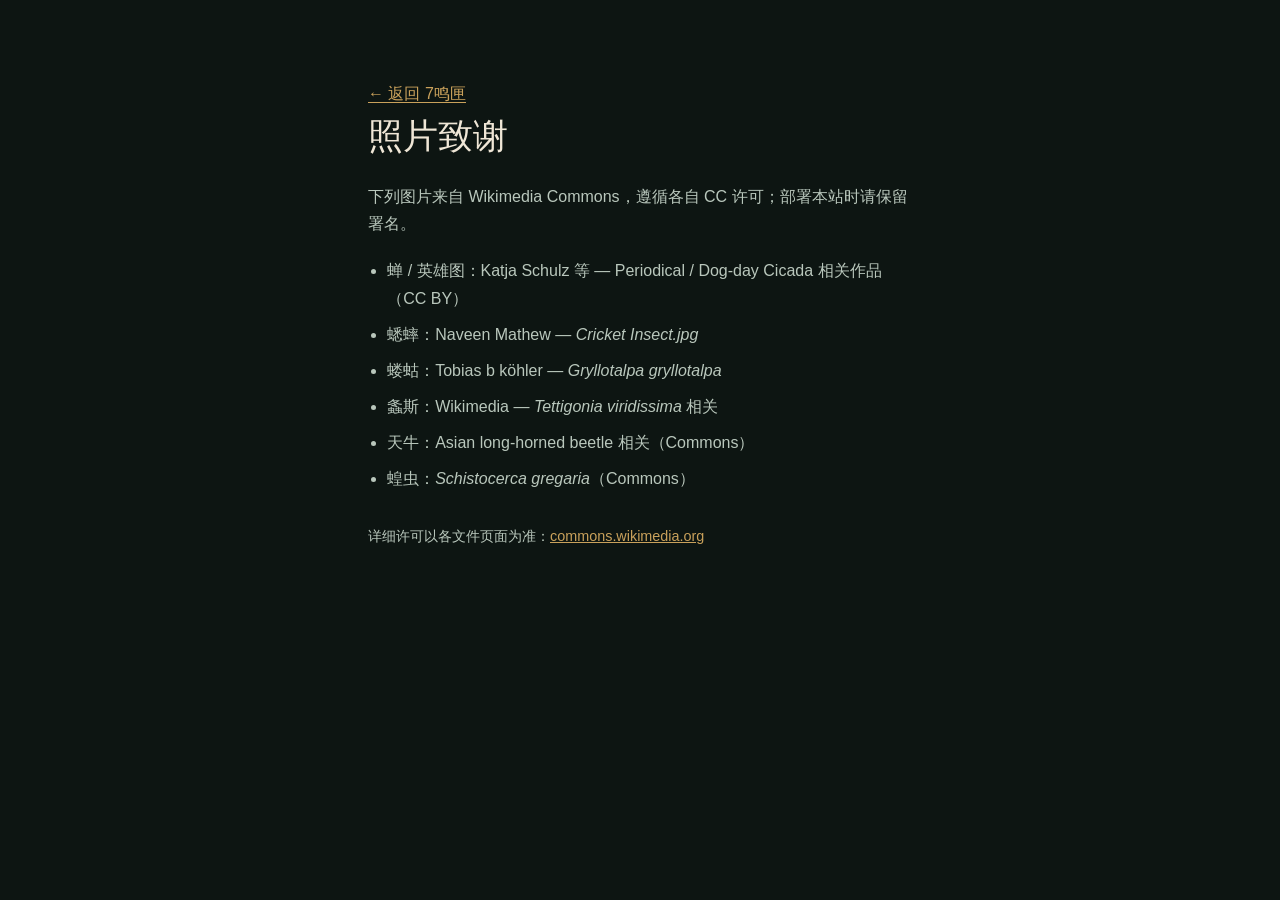
==== credits.html @ 06024508 "Publish 7鸣匣 Cloudflare static site." ====
<!DOCTYPE html>
<html lang="zh-CN">
<head>
  <meta charset="UTF-8" />
  <meta name="viewport" content="width=device-width, initial-scale=1" />
  <title>致谢 · 7鸣匣</title>
  <link rel="stylesheet" href="styles.css" />
  <style>
    .credits-page {
      max-width: 40rem;
      margin: 0 auto;
      padding: clamp(2.5rem, 8vw, 5rem) clamp(1.5rem, 5vw, 3rem);
    }
    .credits-page h1 {
      font-family: "ZCOOL XiaoWei", "Songti SC", serif;
      font-size: 2.2rem;
      font-weight: 400;
      margin-bottom: 1rem;
    }
    .credits-page a { color: var(--amber); }
    .credits-page ul {
      margin: 1.25rem 0 2rem;
      padding-left: 1.2rem;
      color: var(--mist);
    }
    .credits-page li { margin: 0.55rem 0; }
    .back { color: var(--sand); text-decoration: none; border-bottom: 1px solid var(--amber); }
  </style>
</head>
<body>
  <main class="credits-page">
    <p><a class="back" href="index.html">← 返回 7鸣匣</a></p>
    <h1>照片致谢</h1>
    <p style="color:var(--mist)">下列图片来自 Wikimedia Commons，遵循各自 CC 许可；部署本站时请保留署名。</p>
    <ul>
      <li>蝉 / 英雄图：Katja Schulz 等 — Periodical / Dog-day Cicada 相关作品（CC BY）</li>
      <li>蟋蟀：Naveen Mathew — <em>Cricket Insect.jpg</em></li>
      <li>蝼蛄：Tobias b köhler — <em>Gryllotalpa gryllotalpa</em></li>
      <li>螽斯：Wikimedia — <em>Tettigonia viridissima</em> 相关</li>
      <li>天牛：Asian long-horned beetle 相关（Commons）</li>
      <li>蝗虫：<em>Schistocerca gregaria</em>（Commons）</li>
    </ul>
    <p style="color:var(--mist);font-size:0.9rem">详细许可以各文件页面为准：<a href="https://commons.wikimedia.org/">commons.wikimedia.org</a></p>
  </main>
</body>
</html>
---- styles.css ----
:root {
  --ink: #0d1512;
  --moss: #1a2e26;
  --sand: #efe6d6;
  --mist: #b9c7bc;
  --amber: #c9a15b;
  --bark: #2a2218;
  --ease: cubic-bezier(0.22, 1, 0.36, 1);
}

* {
  box-sizing: border-box;
  margin: 0;
  padding: 0;
}

html {
  scroll-behavior: smooth;
}

body {
  font-family: "Noto Sans SC", "PingFang SC", "Hiragino Sans GB", sans-serif;
  color: var(--sand);
  background: var(--ink);
  line-height: 1.7;
  overflow-x: hidden;
}

img {
  display: block;
  width: 100%;
  height: 100%;
  object-fit: cover;
}

.grain {
  position: fixed;
  inset: 0;
  pointer-events: none;
  z-index: 40;
  opacity: 0.045;
  background-image: url("data:image/svg+xml,%3Csvg viewBox='0 0 200 200' xmlns='http://www.w3.org/2000/svg'%3E%3Cfilter id='n'%3E%3CfeTurbulence type='fractalNoise' baseFrequency='0.85' numOctaves='4' stitchTiles='stitch'/%3E%3C/filter%3E%3Crect width='100%25' height='100%25' filter='url(%23n)'/%3E%3C/svg%3E");
}

/* —— Hero: one composition, full-bleed —— */
.hero {
  position: relative;
  min-height: 100svh;
  display: flex;
  align-items: flex-end;
  padding: clamp(1.75rem, 5vw, 3.5rem);
  padding-bottom: clamp(3rem, 12vh, 5.5rem);
  isolation: isolate;
}

.hero-media {
  position: absolute;
  inset: 0;
  z-index: 0;
  overflow: hidden;
}

.hero-img {
  transform: scale(1.08);
  animation: hero-drift 22s var(--ease) infinite alternate;
}

@keyframes hero-drift {
  from { transform: scale(1.08) translate3d(0, 0, 0); }
  to { transform: scale(1.14) translate3d(-1.5%, -1%, 0); }
}

.hero-veil {
  position: absolute;
  inset: 0;
  z-index: 1;
  background:
    linear-gradient(to top, rgba(13, 21, 18, 0.92) 0%, rgba(13, 21, 18, 0.45) 42%, rgba(13, 21, 18, 0.15) 70%, transparent 100%),
    linear-gradient(120deg, rgba(26, 46, 38, 0.35), transparent 50%);
}

.hero-copy {
  position: relative;
  z-index: 2;
  max-width: 28rem;
}

.brand {
  font-family: "ZCOOL XiaoWei", "Songti SC", serif;
  font-size: clamp(3.6rem, 15vw, 7rem);
  font-weight: 400;
  letter-spacing: 0.1em;
  line-height: 1;
  color: var(--sand);
  text-shadow: 0 2px 40px rgba(0, 0, 0, 0.35);
  animation: brand-in 1.1s var(--ease) both;
}

.lede {
  margin-top: 1.1rem;
  font-size: clamp(1.05rem, 2.4vw, 1.25rem);
  color: var(--mist);
  font-weight: 400;
  animation: brand-in 1.1s var(--ease) 0.12s both;
}

.cta {
  display: inline-block;
  margin-top: 1.75rem;
  padding: 0.9rem 1.5rem;
  background: var(--amber);
  color: var(--ink);
  text-decoration: none;
  font-weight: 500;
  font-size: 0.95rem;
  letter-spacing: 0.04em;
  transition: transform 0.2s var(--ease), background 0.2s;
  animation: brand-in 1.1s var(--ease) 0.22s both;
}

.cta:hover {
  background: #d9b36a;
  transform: translateY(-2px);
}

.cta:active {
  transform: scale(0.98);
}

@keyframes brand-in {
  from {
    opacity: 0;
    transform: translateY(18px);
  }
  to {
    opacity: 1;
    transform: translateY(0);
  }
}

/* —— Chapters: photo + text, not cards —— */
.chapter {
  display: grid;
  grid-template-columns: 1.15fr 0.85fr;
  min-height: min(88vh, 52rem);
  background: var(--ink);
}

.chapter-flip {
  direction: rtl;
}

.chapter-flip > * {
  direction: ltr;
}

.chapter-visual {
  position: relative;
  min-height: 22rem;
  overflow: hidden;
}

.chapter-visual img {
  transition: transform 1.4s var(--ease);
}

.chapter.reveal.is-in .chapter-visual img {
  transform: scale(1.04);
}

.chapter-text {
  display: flex;
  flex-direction: column;
  justify-content: center;
  padding: clamp(2rem, 6vw, 4.5rem);
  background:
    radial-gradient(ellipse 80% 60% at 0% 50%, rgba(42, 74, 60, 0.35), transparent 60%),
    var(--moss);
}

.chapter[data-tone="cool"] .chapter-text {
  background:
    radial-gradient(ellipse 80% 60% at 100% 40%, rgba(40, 60, 72, 0.45), transparent 55%),
    #152328;
}

.chapter[data-tone="earth"] .chapter-text {
  background:
    radial-gradient(ellipse 70% 50% at 10% 80%, rgba(90, 70, 40, 0.35), transparent 55%),
    #1c1914;
}

.chapter[data-tone="leaf"] .chapter-text {
  background:
    radial-gradient(ellipse 70% 50% at 90% 20%, rgba(55, 90, 50, 0.4), transparent 55%),
    #14241a;
}

.chapter.night .chapter-text {
  background:
    radial-gradient(ellipse 60% 40% at 20% 30%, rgba(80, 90, 40, 0.2), transparent 50%),
    #0a1210;
}

.chapter.night .chapter-visual img {
  filter: brightness(0.72) saturate(0.85) hue-rotate(-8deg);
}

.chapter[data-tone="bark"] .chapter-text {
  background: #1a1510;
}

.chapter[data-tone="field"] .chapter-text {
  background:
    radial-gradient(ellipse 70% 50% at 0% 100%, rgba(110, 95, 40, 0.28), transparent 55%),
    #171a12;
}

.idx {
  font-family: "ZCOOL XiaoWei", serif;
  font-size: 2rem;
  color: var(--amber);
  line-height: 1;
  margin-bottom: 0.75rem;
}

.chapter-text h2 {
  font-family: "ZCOOL XiaoWei", serif;
  font-size: clamp(2rem, 4.5vw, 3rem);
  font-weight: 400;
  letter-spacing: 0.06em;
  margin-bottom: 1rem;
}

.chapter-text p:not(.idx) {
  color: var(--mist);
  max-width: 22rem;
  font-size: 1.02rem;
}

.reveal {
  opacity: 0;
  transform: translateY(28px);
  transition: opacity 0.9s var(--ease), transform 0.9s var(--ease);
}

.reveal.is-in {
  opacity: 1;
  transform: translateY(0);
}

/* —— ESP demo panel (interactive → panel ok) —— */
.esp-lab {
  padding: clamp(3.5rem, 10vw, 6rem) clamp(1.5rem, 5vw, 3.5rem);
  max-width: 40rem;
  margin: 0 auto;
  text-align: left;
}

.esp-lab h2 {
  font-family: "ZCOOL XiaoWei", serif;
  font-size: clamp(1.9rem, 4vw, 2.5rem);
  font-weight: 400;
  margin-bottom: 0.6rem;
}

.esp-lead {
  color: var(--mist);
  margin-bottom: 1.75rem;
}

.esp-panel {
  padding: 1.5rem;
  background: rgba(20, 32, 26, 0.85);
  border: 1px solid rgba(197, 212, 203, 0.14);
}

.esp-status {
  font-size: 0.9rem;
  color: var(--mist);
  min-height: 1.4em;
  margin-bottom: 1rem;
}

.esp-row {
  display: flex;
  flex-wrap: wrap;
  gap: 0.65rem;
}

.esp-btn {
  appearance: none;
  border: 1px solid transparent;
  cursor: pointer;
  font-family: inherit;
  font-size: 0.95rem;
  font-weight: 500;
  padding: 0.85rem 1.35rem;
  transition: background 0.2s, color 0.2s, border-color 0.2s, transform 0.15s;
}

.esp-btn:active {
  transform: scale(0.98);
}

.esp-primary {
  background: var(--amber);
  color: var(--ink);
}

.esp-primary:hover {
  background: #d9b36a;
}

.esp-ghost {
  background: transparent;
  color: #e8a090;
  border-color: rgba(232, 160, 144, 0.4);
}

.esp-ghost:disabled {
  opacity: 0.45;
  cursor: not-allowed;
}

.esp-hint {
  margin-top: 1.15rem;
  font-size: 0.82rem;
  color: rgba(185, 199, 188, 0.7);
}

.esp-hint strong {
  color: var(--sand);
  font-weight: 500;
}

.site-foot {
  padding: 2.5rem clamp(1.5rem, 5vw, 3.5rem) 3.5rem;
  text-align: center;
  color: rgba(185, 199, 188, 0.55);
  font-size: 0.82rem;
  border-top: 1px solid rgba(197, 212, 203, 0.08);
}

.site-foot .credits {
  margin-top: 0.4rem;
}

.site-foot a {
  color: var(--amber);
  text-decoration: none;
}

.site-foot a:hover {
  text-decoration: underline;
}

@media (max-width: 860px) {
  .chapter,
  .chapter-flip {
    grid-template-columns: 1fr;
    direction: ltr;
    min-height: auto;
  }

  .chapter-visual {
    min-height: 55vw;
    max-height: 22rem;
  }
}

@media (prefers-reduced-motion: reduce) {
  .hero-img,
  .brand,
  .lede,
  .cta,
  .reveal,
  .chapter-visual img {
    animation: none !important;
    transition: none !important;
    opacity: 1 !important;
    transform: none !important;
  }
}
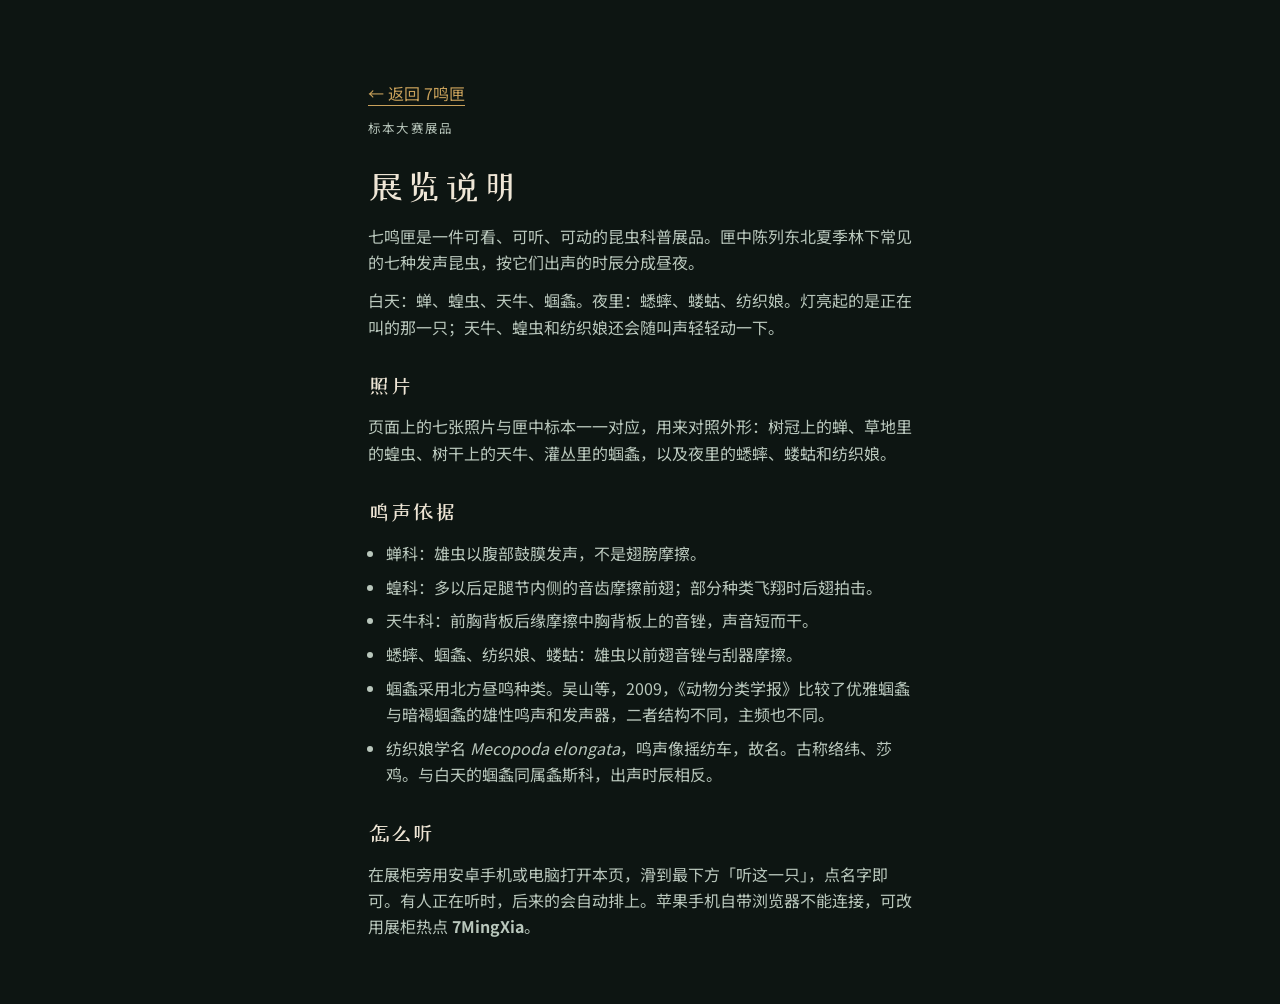
==== commit f720171c: "Show the seven insects in day-then-night order, with specimen photos and an exhibition note." ====
--- a/credits.html
+++ b/credits.html
@@ -3,44 +3,75 @@
 <head>
   <meta charset="UTF-8" />
   <meta name="viewport" content="width=device-width, initial-scale=1" />
-  <title>致谢 · 7鸣匣</title>
+  <title>展览说明 · 7鸣匣</title>
+  <link rel="preconnect" href="https://fonts.googleapis.com" />
+  <link rel="preconnect" href="https://fonts.gstatic.com" crossorigin />
+  <link href="https://fonts.googleapis.com/css2?family=Noto+Sans+SC:wght@400;500&family=ZCOOL+XiaoWei&display=swap" rel="stylesheet" />
   <link rel="stylesheet" href="styles.css" />
   <style>
     .credits-page {
       max-width: 40rem;
       margin: 0 auto;
-      padding: clamp(2.5rem, 8vw, 5rem) clamp(1.5rem, 5vw, 3rem);
+      padding: clamp(2.5rem, 8vw, 5rem) clamp(1.5rem, 5vw, 3rem) 4rem;
     }
     .credits-page h1 {
       font-family: "ZCOOL XiaoWei", "Songti SC", serif;
       font-size: 2.2rem;
       font-weight: 400;
-      margin-bottom: 1rem;
+      letter-spacing: 0.06em;
+      margin: 1.2rem 0 0.4rem;
     }
-    .credits-page a { color: var(--amber); }
-    .credits-page ul {
-      margin: 1.25rem 0 2rem;
-      padding-left: 1.2rem;
+    .credits-page h2 {
+      font-family: "ZCOOL XiaoWei", "Songti SC", serif;
+      font-size: 1.35rem;
+      font-weight: 400;
+      margin: 1.8rem 0 0.55rem;
+    }
+    .credits-page p,
+    .credits-page li {
       color: var(--mist);
     }
-    .credits-page li { margin: 0.55rem 0; }
+    .credits-page p + p {
+      margin-top: 0.75rem;
+    }
+    .credits-page ul {
+      margin: 0.6rem 0 0;
+      padding-left: 1.15rem;
+    }
+    .credits-page li { margin: 0.45rem 0; }
+    .credits-page a { color: var(--amber); }
     .back { color: var(--sand); text-decoration: none; border-bottom: 1px solid var(--amber); }
+    .kicker {
+      margin-top: 1.4rem;
+      letter-spacing: 0.18em;
+      font-size: 0.78rem;
+      color: var(--amber);
+    }
   </style>
 </head>
 <body>
   <main class="credits-page">
     <p><a class="back" href="index.html">← 返回 7鸣匣</a></p>
-    <h1>照片致谢</h1>
-    <p style="color:var(--mist)">下列图片来自 Wikimedia Commons，遵循各自 CC 许可；部署本站时请保留署名。</p>
+    <p class="kicker">标本大赛展品</p>
+    <h1>展览说明</h1>
+    <p>七鸣匣是一件可看、可听、可动的昆虫科普展品。匣中陈列东北夏季林下常见的七种发声昆虫，按它们出声的时辰分成昼夜。</p>
+    <p>白天：蝉、蝗虫、天牛、蝈螽。夜里：蟋蟀、蝼蛄、纺织娘。灯亮起的是正在叫的那一只；天牛、蝗虫和纺织娘还会随叫声轻轻动一下。</p>
+
+    <h2>照片</h2>
+    <p>页面上的七张照片与匣中标本一一对应，用来对照外形：树冠上的蝉、草地里的蝗虫、树干上的天牛、灌丛里的蝈螽，以及夜里的蟋蟀、蝼蛄和纺织娘。</p>
+
+    <h2>鸣声依据</h2>
     <ul>
-      <li>蝉 / 英雄图：Katja Schulz 等 — Periodical / Dog-day Cicada 相关作品（CC BY）</li>
-      <li>蟋蟀：Naveen Mathew — <em>Cricket Insect.jpg</em></li>
-      <li>蝼蛄：Tobias b köhler — <em>Gryllotalpa gryllotalpa</em></li>
-      <li>螽斯：Wikimedia — <em>Tettigonia viridissima</em> 相关</li>
-      <li>天牛：Asian long-horned beetle 相关（Commons）</li>
-      <li>蝗虫：<em>Schistocerca gregaria</em>（Commons）</li>
+      <li>蝉科：雄虫以腹部鼓膜发声，不是翅膀摩擦。</li>
+      <li>蝗科：多以后足腿节内侧的音齿摩擦前翅；部分种类飞翔时后翅拍击。</li>
+      <li>天牛科：前胸背板后缘摩擦中胸背板上的音锉，声音短而干。</li>
+      <li>蟋蟀、蝈螽、纺织娘、蝼蛄：雄虫以前翅音锉与刮器摩擦。</li>
+      <li>蝈螽采用北方昼鸣种类。吴山等，2009，《动物分类学报》比较了优雅蝈螽与暗褐蝈螽的雄性鸣声和发声器，二者结构不同，主频也不同。</li>
+      <li>纺织娘学名 <em>Mecopoda elongata</em>，鸣声像摇纺车，故名。古称络纬、莎鸡。与白天的蝈螽同属螽斯科，出声时辰相反。</li>
     </ul>
-    <p style="color:var(--mist);font-size:0.9rem">详细许可以各文件页面为准：<a href="https://commons.wikimedia.org/">commons.wikimedia.org</a></p>
+
+    <h2>怎么听</h2>
+    <p>在展柜旁用安卓手机或电脑打开本页，滑到最下方「听这一只」，点名字即可。有人正在听时，后来的会自动排上。苹果手机自带浏览器不能连接，可改用展柜热点 <strong>7MingXia</strong>。</p>
   </main>
 </body>
 </html>
--- a/styles.css
+++ b/styles.css
@@ -4,7 +4,6 @@
   --sand: #efe6d6;
   --mist: #b9c7bc;
   --amber: #c9a15b;
-  --bark: #2a2218;
   --ease: cubic-bezier(0.22, 1, 0.36, 1);
 }
 
@@ -22,7 +21,7 @@
   font-family: "Noto Sans SC", "PingFang SC", "Hiragino Sans GB", sans-serif;
   color: var(--sand);
   background: var(--ink);
-  line-height: 1.7;
+  line-height: 1.65;
   overflow-x: hidden;
 }
 
@@ -38,18 +37,17 @@
   inset: 0;
   pointer-events: none;
   z-index: 40;
-  opacity: 0.045;
+  opacity: 0.04;
   background-image: url("data:image/svg+xml,%3Csvg viewBox='0 0 200 200' xmlns='http://www.w3.org/2000/svg'%3E%3Cfilter id='n'%3E%3CfeTurbulence type='fractalNoise' baseFrequency='0.85' numOctaves='4' stitchTiles='stitch'/%3E%3C/filter%3E%3Crect width='100%25' height='100%25' filter='url(%23n)'/%3E%3C/svg%3E");
 }
 
-/* —— Hero: one composition, full-bleed —— */
+/* Hero: full-bleed photo + brand mid-frame (no empty lower strip) */
 .hero {
   position: relative;
   min-height: 100svh;
   display: flex;
-  align-items: flex-end;
-  padding: clamp(1.75rem, 5vw, 3.5rem);
-  padding-bottom: clamp(3rem, 12vh, 5.5rem);
+  align-items: center;
+  padding: clamp(1.5rem, 5vw, 3rem);
   isolation: isolate;
 }
 
@@ -61,13 +59,14 @@
 }
 
 .hero-img {
-  transform: scale(1.08);
-  animation: hero-drift 22s var(--ease) infinite alternate;
+  object-position: center 35%;
+  transform: scale(1.06);
+  animation: hero-drift 24s var(--ease) infinite alternate;
 }
 
 @keyframes hero-drift {
-  from { transform: scale(1.08) translate3d(0, 0, 0); }
-  to { transform: scale(1.14) translate3d(-1.5%, -1%, 0); }
+  from { transform: scale(1.06) translate3d(0, 0, 0); }
+  to { transform: scale(1.12) translate3d(-1.2%, -0.8%, 0); }
 }
 
 .hero-veil {
@@ -75,47 +74,47 @@
   inset: 0;
   z-index: 1;
   background:
-    linear-gradient(to top, rgba(13, 21, 18, 0.92) 0%, rgba(13, 21, 18, 0.45) 42%, rgba(13, 21, 18, 0.15) 70%, transparent 100%),
-    linear-gradient(120deg, rgba(26, 46, 38, 0.35), transparent 50%);
+    linear-gradient(105deg, rgba(13, 21, 18, 0.78) 0%, rgba(13, 21, 18, 0.42) 42%, rgba(13, 21, 18, 0.2) 70%, rgba(13, 21, 18, 0.35) 100%),
+    linear-gradient(to top, rgba(13, 21, 18, 0.55) 0%, transparent 45%);
 }
 
 .hero-copy {
   position: relative;
   z-index: 2;
-  max-width: 28rem;
+  max-width: 26rem;
 }
 
 .brand {
   font-family: "ZCOOL XiaoWei", "Songti SC", serif;
-  font-size: clamp(3.6rem, 15vw, 7rem);
+  font-size: clamp(3.8rem, 14vw, 6.5rem);
   font-weight: 400;
   letter-spacing: 0.1em;
-  line-height: 1;
-  color: var(--sand);
-  text-shadow: 0 2px 40px rgba(0, 0, 0, 0.35);
-  animation: brand-in 1.1s var(--ease) both;
+  line-height: 0.98;
+  color: var(--sand);
+  text-shadow: 0 2px 36px rgba(0, 0, 0, 0.4);
+  animation: brand-in 1s var(--ease) both;
 }
 
 .lede {
-  margin-top: 1.1rem;
-  font-size: clamp(1.05rem, 2.4vw, 1.25rem);
+  margin-top: 0.85rem;
+  font-size: clamp(1.05rem, 2.2vw, 1.2rem);
   color: var(--mist);
   font-weight: 400;
-  animation: brand-in 1.1s var(--ease) 0.12s both;
+  animation: brand-in 1s var(--ease) 0.1s both;
 }
 
 .cta {
   display: inline-block;
-  margin-top: 1.75rem;
-  padding: 0.9rem 1.5rem;
+  margin-top: 1.4rem;
+  padding: 0.85rem 1.4rem;
   background: var(--amber);
   color: var(--ink);
   text-decoration: none;
   font-weight: 500;
-  font-size: 0.95rem;
+  font-size: 0.92rem;
   letter-spacing: 0.04em;
   transition: transform 0.2s var(--ease), background 0.2s;
-  animation: brand-in 1.1s var(--ease) 0.22s both;
+  animation: brand-in 1s var(--ease) 0.18s both;
 }
 
 .cta:hover {
@@ -127,10 +126,40 @@
   transform: scale(0.98);
 }
 
+.cta-row {
+  display: flex;
+  flex-wrap: wrap;
+  gap: 0.65rem;
+  margin-top: 1.4rem;
+}
+
+.cta-row .cta {
+  margin-top: 0;
+}
+
+.cta-ghost {
+  background: transparent;
+  color: var(--sand);
+  border: 1px solid rgba(239, 230, 214, 0.45);
+}
+
+.cta-ghost:hover {
+  background: rgba(239, 230, 214, 0.12);
+  color: var(--sand);
+}
+
+.eyebrow {
+  font-size: 0.78rem;
+  letter-spacing: 0.22em;
+  color: var(--amber);
+  margin-bottom: 0.7rem;
+  animation: brand-in 1s var(--ease) both;
+}
+
 @keyframes brand-in {
   from {
     opacity: 0;
-    transform: translateY(18px);
+    transform: translateY(14px);
   }
   to {
     opacity: 1;
@@ -138,11 +167,11 @@
   }
 }
 
-/* —— Chapters: photo + text, not cards —— */
+/* Chapters */
 .chapter {
   display: grid;
-  grid-template-columns: 1.15fr 0.85fr;
-  min-height: min(88vh, 52rem);
+  grid-template-columns: 1.1fr 0.9fr;
+  min-height: min(72vh, 40rem);
   background: var(--ink);
 }
 
@@ -156,23 +185,23 @@
 
 .chapter-visual {
   position: relative;
-  min-height: 22rem;
+  min-height: 18rem;
   overflow: hidden;
 }
 
 .chapter-visual img {
-  transition: transform 1.4s var(--ease);
+  transition: transform 1.3s var(--ease);
 }
 
 .chapter.reveal.is-in .chapter-visual img {
-  transform: scale(1.04);
+  transform: scale(1.03);
 }
 
 .chapter-text {
   display: flex;
   flex-direction: column;
   justify-content: center;
-  padding: clamp(2rem, 6vw, 4.5rem);
+  padding: clamp(1.75rem, 5vw, 3.25rem);
   background:
     radial-gradient(ellipse 80% 60% at 0% 50%, rgba(42, 74, 60, 0.35), transparent 60%),
     var(--moss);
@@ -218,30 +247,201 @@
 
 .idx {
   font-family: "ZCOOL XiaoWei", serif;
-  font-size: 2rem;
+  font-size: 1.75rem;
   color: var(--amber);
   line-height: 1;
-  margin-bottom: 0.75rem;
+  margin-bottom: 0.55rem;
 }
 
 .chapter-text h2 {
   font-family: "ZCOOL XiaoWei", serif;
-  font-size: clamp(2rem, 4.5vw, 3rem);
+  font-size: clamp(1.85rem, 4vw, 2.6rem);
   font-weight: 400;
   letter-spacing: 0.06em;
-  margin-bottom: 1rem;
+  margin-bottom: 0.75rem;
 }
 
 .chapter-text p:not(.idx) {
   color: var(--mist);
   max-width: 22rem;
+  font-size: 1rem;
+}
+
+.preface {
+  max-width: 40rem;
+  margin: 0 auto;
+  padding: clamp(2.2rem, 6vw, 3.5rem) clamp(1.35rem, 5vw, 2.5rem) 0.5rem;
+}
+
+.preface p {
+  color: var(--mist);
   font-size: 1.02rem;
+}
+
+.preface p + p {
+  margin-top: 0.85rem;
+}
+
+.band-head {
+  max-width: 40rem;
+  margin: 0 auto;
+  padding: clamp(2.4rem, 6vw, 3.6rem) clamp(1.35rem, 5vw, 2.5rem) 0.4rem;
+}
+
+.band-kicker {
+  font-family: "ZCOOL XiaoWei", serif;
+  letter-spacing: 0.28em;
+  font-size: 0.95rem;
+  color: var(--amber);
+  margin-bottom: 0.35rem;
+}
+
+.band-head h2 {
+  font-family: "ZCOOL XiaoWei", serif;
+  font-weight: 400;
+  font-size: clamp(1.7rem, 4vw, 2.3rem);
+  letter-spacing: 0.06em;
+  margin-bottom: 0.45rem;
+}
+
+.band-head p:not(.band-kicker) {
+  color: var(--mist);
+  max-width: 28rem;
+}
+
+.band-day {
+  background: #f3eadc;
+  color: #1c1914;
+}
+
+.band-day .band-kicker {
+  color: #8a5a28;
+}
+
+.band-day .band-head p:not(.band-kicker) {
+  color: #4a5148;
+}
+
+.band-day .chapter,
+.band-day .chapter .chapter-text {
+  background: #f3eadc;
+}
+
+.band-day .chapter .chapter-text p:not(.idx) {
+  color: #3c433a;
+}
+
+.band-day .idx,
+.band-day .taxon,
+.band-day .facts dt {
+  color: #8a5a28;
+}
+
+.band-night {
+  background: #0a100e;
+}
+
+.band-night .chapter,
+.band-night .chapter .chapter-text {
+  background:
+    radial-gradient(ellipse 70% 50% at 0% 40%, rgba(42, 74, 60, 0.28), transparent 60%),
+    #121c18;
+}
+
+.latin {
+  font-size: 0.84rem !important;
+  margin-bottom: 0.15rem;
+}
+
+.facts {
+  display: grid;
+  gap: 0.85rem;
+  margin-top: 1.05rem;
+  max-width: 24rem;
+}
+
+.facts dt {
+  font-size: 0.72rem;
+  letter-spacing: 0.16em;
+  color: var(--amber);
+  margin-bottom: 0.15rem;
+}
+
+.facts dd {
+  font-size: 0.95rem;
+  line-height: 1.6;
+}
+
+.ways {
+  max-width: 52rem;
+  margin: 0 auto;
+  padding: clamp(2.4rem, 6vw, 3.5rem) clamp(1.35rem, 5vw, 2.5rem) 0.5rem;
+}
+
+.ways h2 {
+  font-family: "ZCOOL XiaoWei", serif;
+  font-weight: 400;
+  font-size: clamp(1.6rem, 3.5vw, 2.1rem);
+  margin-bottom: 1rem;
+}
+
+.ways ul {
+  list-style: none;
+  display: grid;
+  grid-template-columns: 1fr 1fr;
+  gap: 0.7rem;
+}
+
+.ways li {
+  padding: 0.95rem 1rem;
+  border: 1px solid rgba(201, 161, 91, 0.28);
+  background: rgba(20, 32, 26, 0.65);
+}
+
+.ways strong {
+  display: block;
+  font-family: "ZCOOL XiaoWei", serif;
+  font-weight: 400;
+  font-size: 1.15rem;
+  letter-spacing: 0.06em;
+  margin-bottom: 0.25rem;
+  color: var(--sand);
+}
+
+.ways span {
+  color: var(--mist);
+  font-size: 0.9rem;
+}
+
+.ways .src {
+  margin-top: 1rem;
+  color: rgba(185, 199, 188, 0.72);
+  font-size: 0.8rem;
+  max-width: 40rem;
+}
+
+.ways .src a {
+  color: var(--amber);
+}
+
+.bug-label {
+  margin: 0.85rem 0 0.4rem;
+  font-size: 0.75rem;
+  letter-spacing: 0.18em;
+  color: var(--amber);
+}
+
+.chapter-text .taxon {
+  color: var(--amber);
+  letter-spacing: 0.04em;
+  font-size: 0.82rem;
+  margin-bottom: 0.35rem;
 }
 
 .reveal {
   opacity: 0;
-  transform: translateY(28px);
-  transition: opacity 0.9s var(--ease), transform 0.9s var(--ease);
+  transform: translateY(22px);
+  transition: opacity 0.85s var(--ease), transform 0.85s var(--ease);
 }
 
 .reveal.is-in {
@@ -249,43 +449,79 @@
   transform: translateY(0);
 }
 
-/* —— ESP demo panel (interactive → panel ok) —— */
 .esp-lab {
-  padding: clamp(3.5rem, 10vw, 6rem) clamp(1.5rem, 5vw, 3.5rem);
-  max-width: 40rem;
+  padding: clamp(2.75rem, 8vw, 4.5rem) clamp(1.35rem, 5vw, 3rem);
+  max-width: 36rem;
   margin: 0 auto;
-  text-align: left;
 }
 
 .esp-lab h2 {
   font-family: "ZCOOL XiaoWei", serif;
-  font-size: clamp(1.9rem, 4vw, 2.5rem);
+  font-size: clamp(1.7rem, 3.5vw, 2.2rem);
   font-weight: 400;
-  margin-bottom: 0.6rem;
+  margin-bottom: 0.5rem;
 }
 
 .esp-lead {
   color: var(--mist);
-  margin-bottom: 1.75rem;
+  margin-bottom: 1.25rem;
+  font-size: 0.98rem;
 }
 
 .esp-panel {
-  padding: 1.5rem;
-  background: rgba(20, 32, 26, 0.85);
-  border: 1px solid rgba(197, 212, 203, 0.14);
+  padding: 1.25rem 1.35rem;
+  background: rgba(20, 32, 26, 0.9);
+  border: 1px solid rgba(197, 212, 203, 0.12);
 }
 
 .esp-status {
   font-size: 0.9rem;
+  color: var(--sand);
+  margin-bottom: 0.55rem;
+}
+
+.esp-hint {
+  font-size: 0.8rem;
+  color: rgba(185, 199, 188, 0.72);
+  line-height: 1.55;
+}
+
+.esp-hint strong {
+  color: var(--sand);
+  font-weight: 500;
+}
+
+.esp-hint a {
+  color: var(--amber);
+}
+
+.esp-name {
+  display: flex;
+  align-items: center;
+  gap: 0.6rem;
+  margin-bottom: 0.9rem;
   color: var(--mist);
-  min-height: 1.4em;
-  margin-bottom: 1rem;
+  font-size: 0.9rem;
+}
+
+.esp-name input {
+  flex: 1;
+  background: transparent;
+  border: 1px solid rgba(197, 212, 203, 0.2);
+  color: var(--sand);
+  font: inherit;
+  padding: 0.55rem 0.7rem;
 }
 
 .esp-row {
   display: flex;
   flex-wrap: wrap;
-  gap: 0.65rem;
+  gap: 0.55rem;
+}
+
+.esp-row + .esp-row,
+.esp-tracks {
+  margin-top: 0.7rem;
 }
 
 .esp-btn {
@@ -293,14 +529,14 @@
   border: 1px solid transparent;
   cursor: pointer;
   font-family: inherit;
-  font-size: 0.95rem;
+  font-size: 0.9rem;
   font-weight: 500;
-  padding: 0.85rem 1.35rem;
-  transition: background 0.2s, color 0.2s, border-color 0.2s, transform 0.15s;
-}
-
-.esp-btn:active {
-  transform: scale(0.98);
+  padding: 0.7rem 1rem;
+}
+
+.esp-btn:disabled {
+  opacity: 0.4;
+  cursor: not-allowed;
 }
 
 .esp-primary {
@@ -308,42 +544,64 @@
   color: var(--ink);
 }
 
-.esp-primary:hover {
-  background: #d9b36a;
-}
-
 .esp-ghost {
   background: transparent;
-  color: #e8a090;
-  border-color: rgba(232, 160, 144, 0.4);
-}
-
-.esp-ghost:disabled {
+  color: var(--sand);
+  border-color: rgba(197, 212, 203, 0.28);
+}
+
+.esp-tracks {
+  display: flex;
+  flex-wrap: wrap;
+  gap: 0.4rem;
+}
+
+.esp-tracks button {
+  appearance: none;
+  background: transparent;
+  border: 1px solid rgba(201, 161, 91, 0.4);
+  color: var(--amber);
+  font: inherit;
+  font-size: 0.8rem;
+  padding: 0.4rem 0.65rem;
+  cursor: pointer;
+}
+
+.bugs {
+  display: grid;
+  grid-template-columns: 1fr 1fr;
+  gap: 0.55rem;
+}
+
+.bugs button {
+  appearance: none;
+  border: 1px solid rgba(201, 161, 91, 0.45);
+  background: transparent;
+  color: var(--sand);
+  font: inherit;
+  font-size: 1rem;
+  padding: 0.85rem 0.4rem;
+  cursor: pointer;
+}
+
+.bugs button:disabled {
   opacity: 0.45;
-  cursor: not-allowed;
-}
-
-.esp-hint {
-  margin-top: 1.15rem;
-  font-size: 0.82rem;
-  color: rgba(185, 199, 188, 0.7);
-}
-
-.esp-hint strong {
-  color: var(--sand);
-  font-weight: 500;
+}
+
+.bugs.bugs-night {
+  grid-template-columns: 1fr 1fr 1fr;
 }
 
 .site-foot {
-  padding: 2.5rem clamp(1.5rem, 5vw, 3.5rem) 3.5rem;
+  padding: 2rem clamp(1.35rem, 5vw, 3rem) 2.75rem;
   text-align: center;
-  color: rgba(185, 199, 188, 0.55);
-  font-size: 0.82rem;
+  color: rgba(185, 199, 188, 0.5);
+  font-size: 0.8rem;
   border-top: 1px solid rgba(197, 212, 203, 0.08);
 }
 
 .site-foot .credits {
-  margin-top: 0.4rem;
+  margin-top: 0.35rem;
 }
 
 .site-foot a {
@@ -356,6 +614,16 @@
 }
 
 @media (max-width: 860px) {
+  .hero {
+    align-items: flex-end;
+    padding-bottom: clamp(2.5rem, 10vh, 4rem);
+  }
+
+  .hero-veil {
+    background:
+      linear-gradient(to top, rgba(13, 21, 18, 0.88) 0%, rgba(13, 21, 18, 0.4) 48%, rgba(13, 21, 18, 0.15) 100%);
+  }
+
   .chapter,
   .chapter-flip {
     grid-template-columns: 1fr;
@@ -364,8 +632,16 @@
   }
 
   .chapter-visual {
-    min-height: 55vw;
-    max-height: 22rem;
+    min-height: 48vw;
+    max-height: 18rem;
+  }
+
+  .chapter-text {
+    padding: 1.5rem 1.25rem 1.85rem;
+  }
+
+  .ways ul {
+    grid-template-columns: 1fr;
   }
 }
 
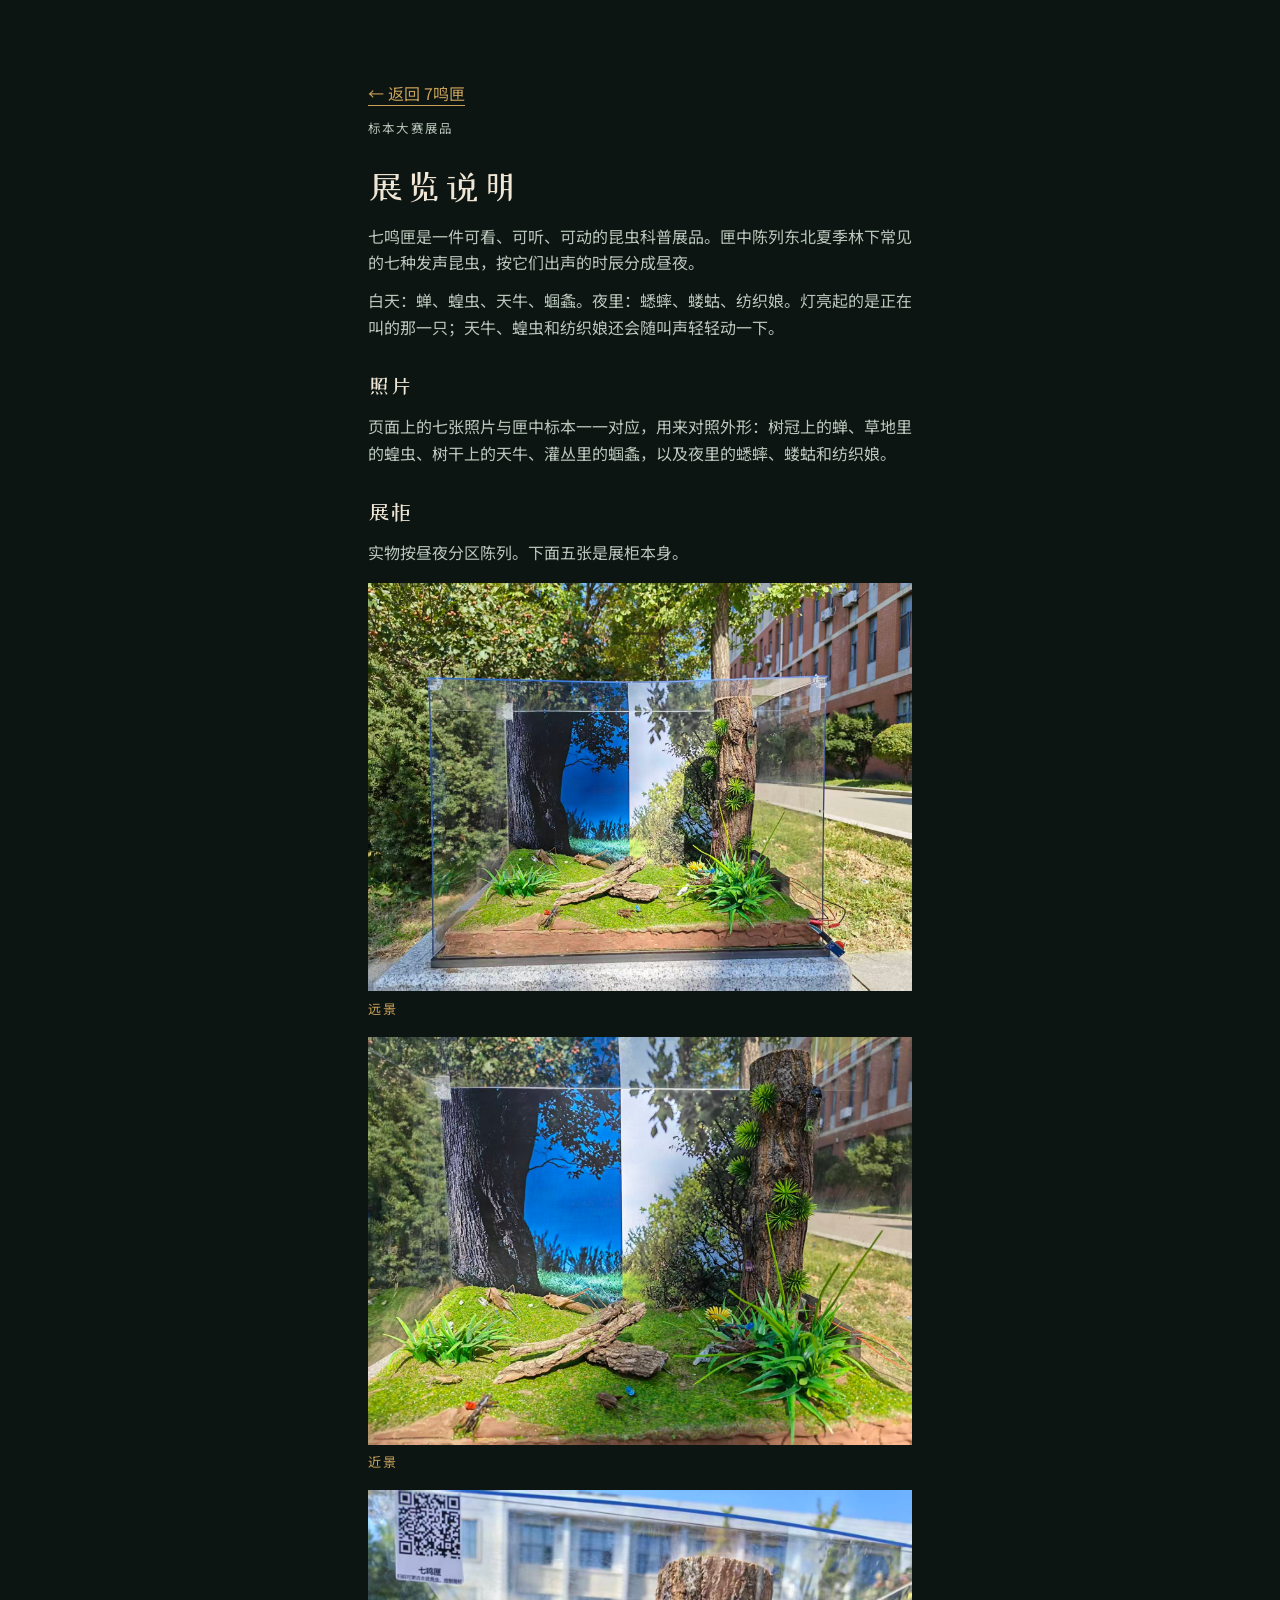
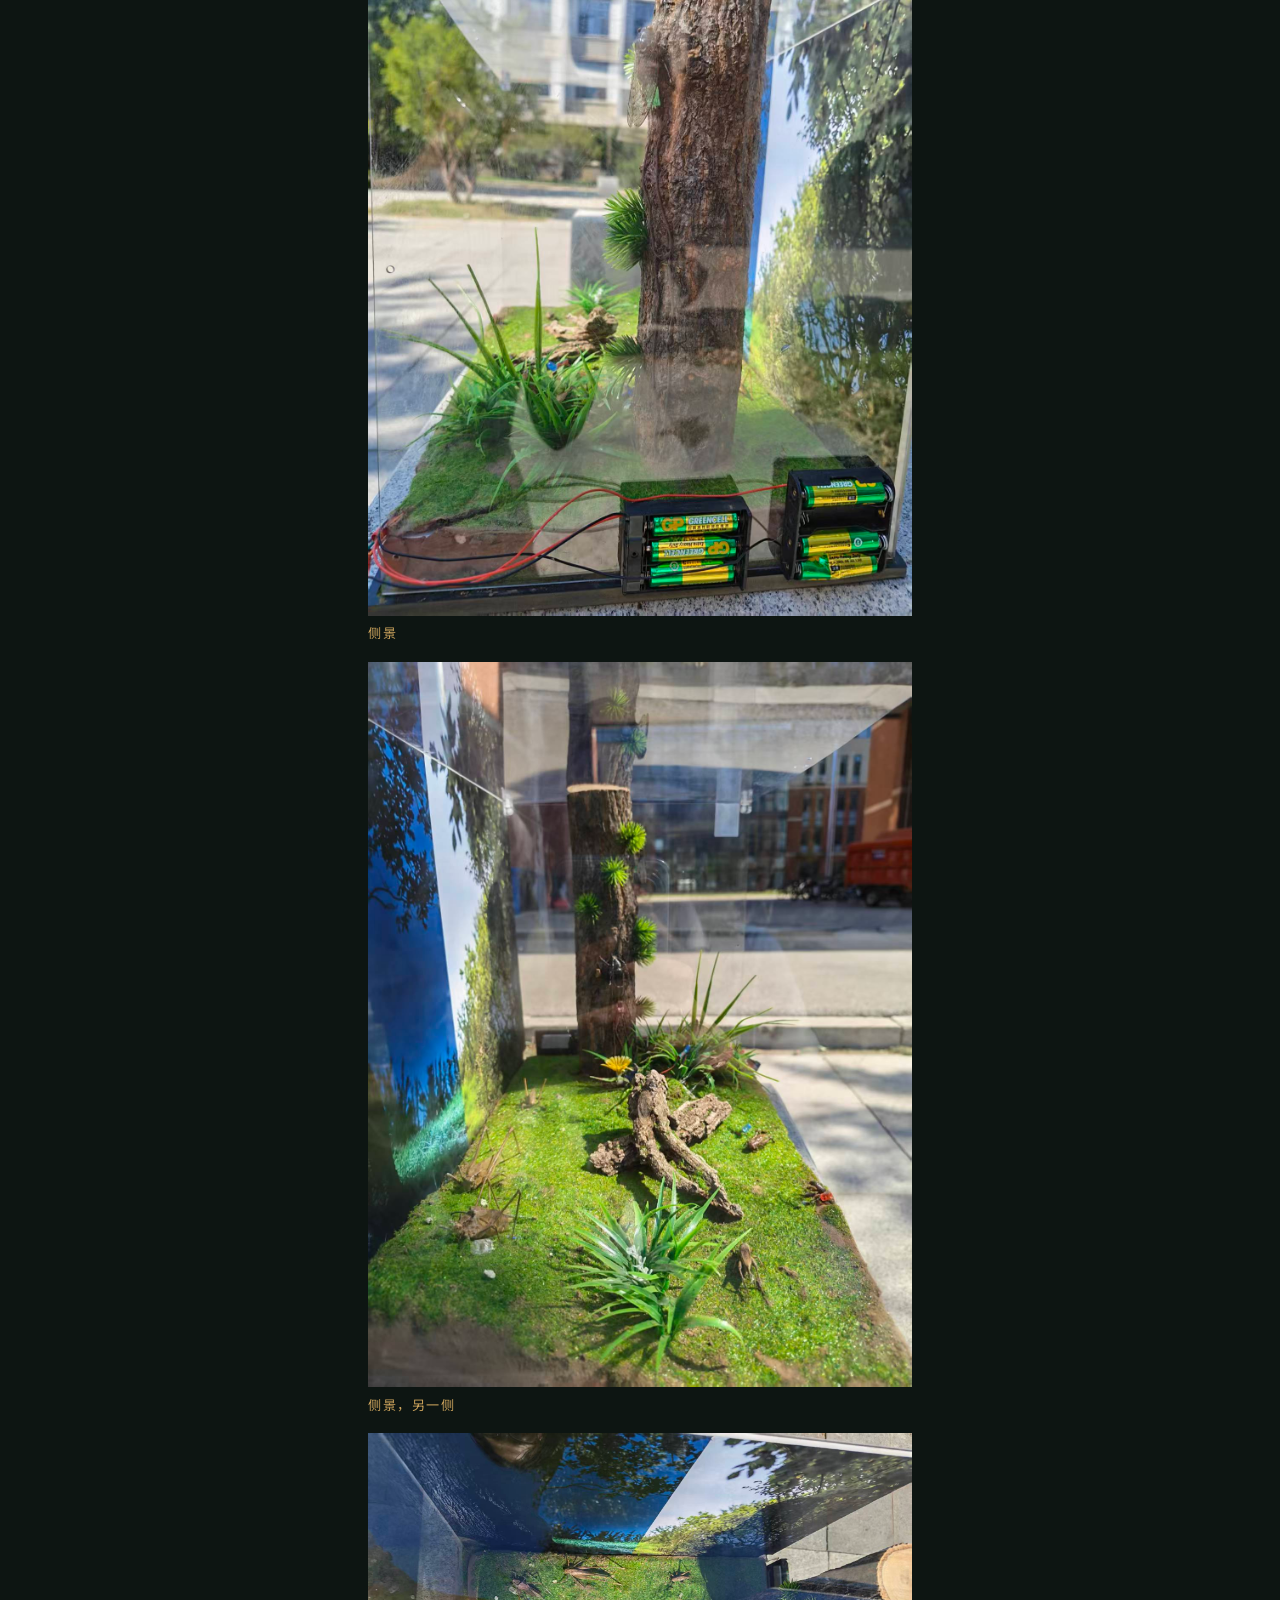
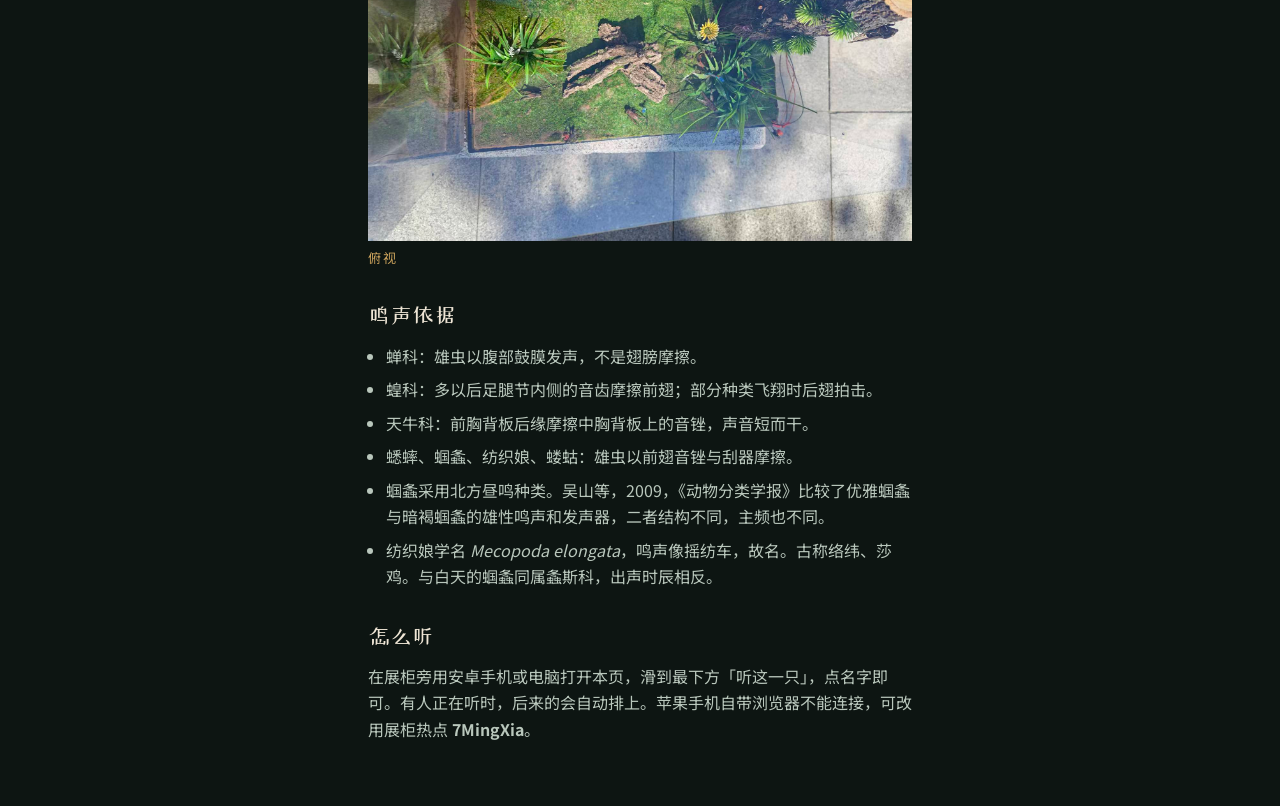
==== commit b702e38f: "Publish the firmware sources and add the exhibit photos to the credits page." ====
--- a/credits.html
+++ b/credits.html
@@ -47,6 +47,20 @@
       font-size: 0.78rem;
       color: var(--amber);
     }
+    .exhibit {
+      margin: 1.1rem 0 0;
+    }
+    .exhibit img {
+      width: 100%;
+      height: auto;
+      object-fit: contain;
+    }
+    .exhibit figcaption {
+      margin-top: 0.4rem;
+      font-size: 0.82rem;
+      letter-spacing: 0.12em;
+      color: var(--amber);
+    }
   </style>
 </head>
 <body>
@@ -59,6 +73,29 @@
 
     <h2>照片</h2>
     <p>页面上的七张照片与匣中标本一一对应，用来对照外形：树冠上的蝉、草地里的蝗虫、树干上的天牛、灌丛里的蝈螽，以及夜里的蟋蟀、蝼蛄和纺织娘。</p>
+
+    <h2>展柜</h2>
+    <p>实物按昼夜分区陈列。下面五张是展柜本身。</p>
+    <figure class="exhibit">
+      <img src="images/exhibit-far.jpg" alt="七鸣匣远景" width="1600" height="1200" />
+      <figcaption>远景</figcaption>
+    </figure>
+    <figure class="exhibit">
+      <img src="images/exhibit-near.jpg" alt="七鸣匣近景" width="1600" height="1200" />
+      <figcaption>近景</figcaption>
+    </figure>
+    <figure class="exhibit">
+      <img src="images/exhibit-side.jpg" alt="七鸣匣侧景" width="1200" height="1600" />
+      <figcaption>侧景</figcaption>
+    </figure>
+    <figure class="exhibit">
+      <img src="images/exhibit-side2.jpg" alt="七鸣匣另一侧" width="1200" height="1600" />
+      <figcaption>侧景，另一侧</figcaption>
+    </figure>
+    <figure class="exhibit">
+      <img src="images/exhibit-top.jpg" alt="七鸣匣俯视" width="1600" height="1200" />
+      <figcaption>俯视</figcaption>
+    </figure>
 
     <h2>鸣声依据</h2>
     <ul>
